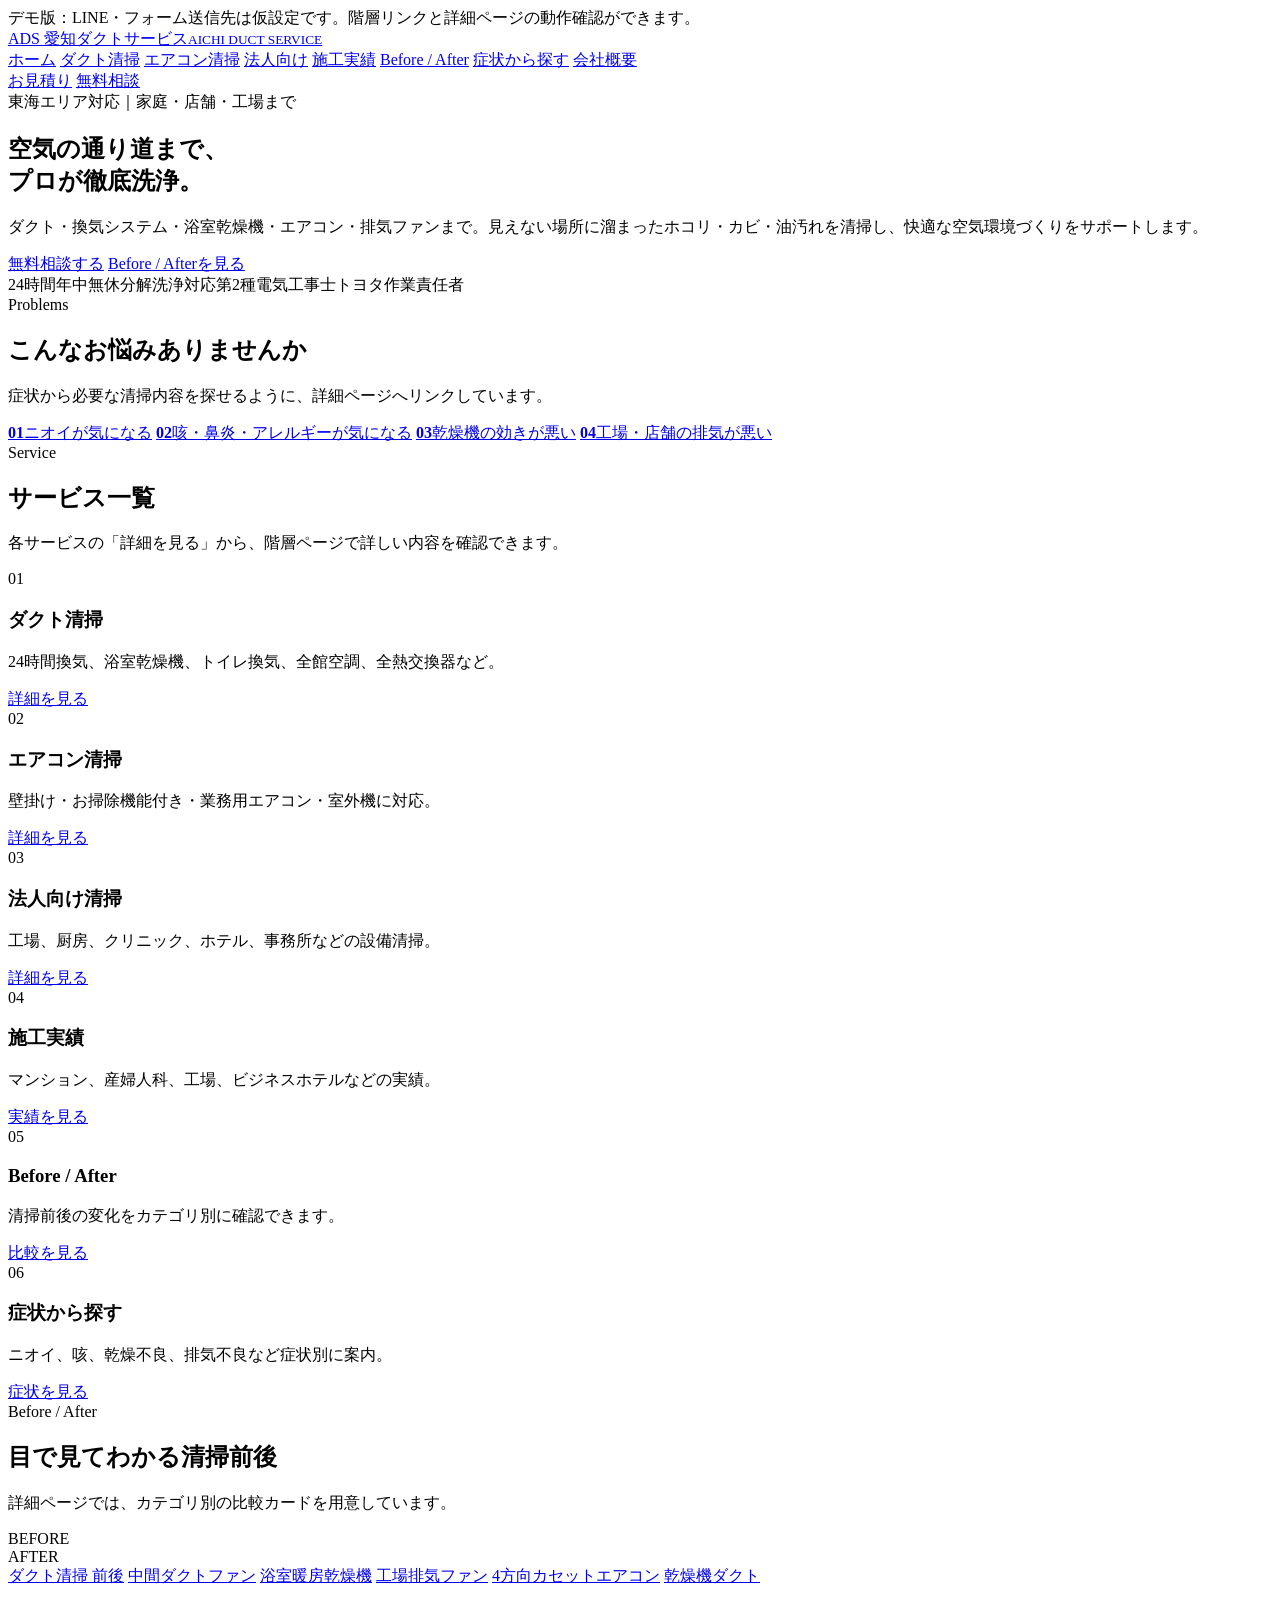
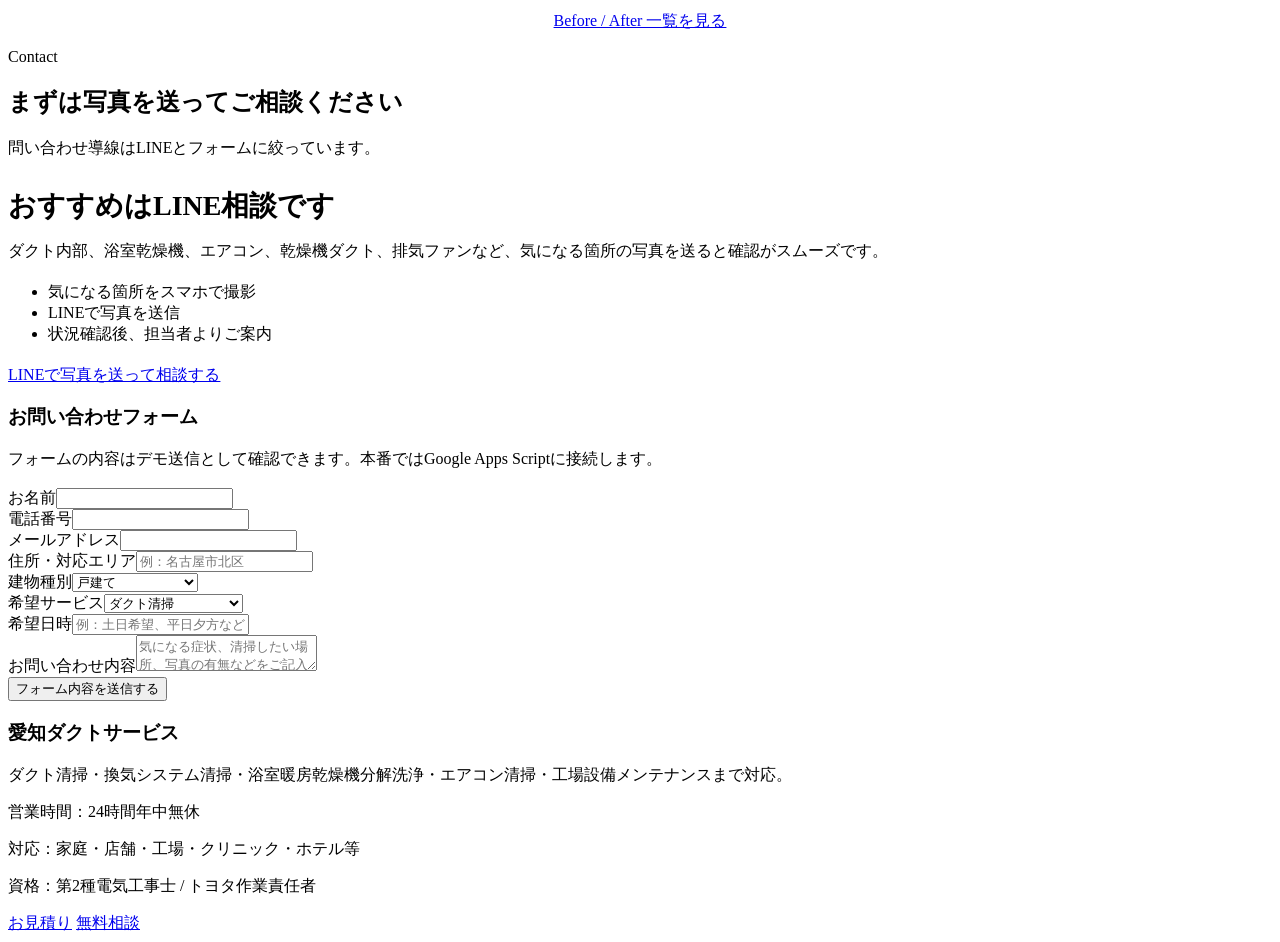
==== index.html @ 0fc90844 "Add files via upload" ====
<!DOCTYPE html>
<html lang="ja">
<head>
  <meta charset="UTF-8">
  <meta name="viewport" content="width=device-width,initial-scale=1.0">
  <title>愛知ダクトサービス | 東海エリアのダクト清掃・換気システム清掃</title>
  <meta name="description" content="愛知ダクトサービスのホームページ">
  <link rel="stylesheet" href="assets/style.css">
</head>
<body>

  <div class="demo-bar">デモ版：LINE・フォーム送信先は仮設定です。階層リンクと詳細ページの動作確認ができます。</div>
  <header class="header">
    <div class="container header-inner">
      <a class="logo" href="index.html">
        <span class="logo-mark">ADS</span>
        <span>愛知ダクトサービス<small>AICHI DUCT SERVICE</small></span>
      </a>
      <nav class="nav"><a class="active" href="index.html">ホーム</a>
<a class="" href="duct.html">ダクト清掃</a>
<a class="" href="aircon.html">エアコン清掃</a>
<a class="" href="corporate.html">法人向け</a>
<a class="" href="works.html">施工実績</a>
<a class="" href="before-after.html">Before / After</a>
<a class="" href="symptoms.html">症状から探す</a>
<a class="" href="company.html">会社概要</a></nav>
      <div class="header-actions">
        <a class="btn btn-outline" href="estimate.html">お見積り</a>
        <a class="btn btn-primary" href="contact.html">無料相談</a>
      </div>
    </div>
  </header>

  <main>
    <section class="hero">
      <div class="container hero-grid">
        <div>
          <div class="badge">東海エリア対応｜家庭・店舗・工場まで</div>
          <h1>空気の通り道まで、<br>プロが徹底洗浄。</h1>
          <p>ダクト・換気システム・浴室乾燥機・エアコン・排気ファンまで。見えない場所に溜まったホコリ・カビ・油汚れを清掃し、快適な空気環境づくりをサポートします。</p>
          <div class="hero-actions">
            <a class="btn btn-primary" href="contact.html">無料相談する</a>
            <a class="btn btn-outline" href="before-after.html">Before / Afterを見る</a>
          </div>
          <div class="trust">
            <span>24時間年中無休</span><span>分解洗浄対応</span><span>第2種電気工事士</span><span>トヨタ作業責任者</span>
          </div>
        </div>
        <div class="hero-visual"><div class="duct-illust"></div></div>
      </div>
    </section>

    <section class="light">
      <div class="container">
        <div class="section-title">
          <div class="eyebrow">Problems</div>
          <h2>こんなお悩みありませんか</h2>
          <p>症状から必要な清掃内容を探せるように、詳細ページへリンクしています。</p>
        </div>
        <div class="problem-list">
          <a class="problem" href="symptoms.html#smell"><strong>01</strong>ニオイが気になる</a>
          <a class="problem" href="symptoms.html#allergy"><strong>02</strong>咳・鼻炎・アレルギーが気になる</a>
          <a class="problem" href="symptoms.html#dry"><strong>03</strong>乾燥機の効きが悪い</a>
          <a class="problem" href="symptoms.html#factory"><strong>04</strong>工場・店舗の排気が悪い</a>
        </div>
      </div>
    </section>

    <section>
      <div class="container">
        <div class="section-title">
          <div class="eyebrow">Service</div>
          <h2>サービス一覧</h2>
          <p>各サービスの「詳細を見る」から、階層ページで詳しい内容を確認できます。</p>
        </div>
        <div class="grid-3">
          <article class="card"><div class="icon">01</div><h3>ダクト清掃</h3><p>24時間換気、浴室乾燥機、トイレ換気、全館空調、全熱交換器など。</p><a class="card-link" href="duct.html">詳細を見る</a></article>
          <article class="card"><div class="icon">02</div><h3>エアコン清掃</h3><p>壁掛け・お掃除機能付き・業務用エアコン・室外機に対応。</p><a class="card-link" href="aircon.html">詳細を見る</a></article>
          <article class="card"><div class="icon">03</div><h3>法人向け清掃</h3><p>工場、厨房、クリニック、ホテル、事務所などの設備清掃。</p><a class="card-link" href="corporate.html">詳細を見る</a></article>
          <article class="card"><div class="icon">04</div><h3>施工実績</h3><p>マンション、産婦人科、工場、ビジネスホテルなどの実績。</p><a class="card-link" href="works.html">実績を見る</a></article>
          <article class="card"><div class="icon">05</div><h3>Before / After</h3><p>清掃前後の変化をカテゴリ別に確認できます。</p><a class="card-link" href="before-after.html">比較を見る</a></article>
          <article class="card"><div class="icon">06</div><h3>症状から探す</h3><p>ニオイ、咳、乾燥不良、排気不良など症状別に案内。</p><a class="card-link" href="symptoms.html">症状を見る</a></article>
        </div>
      </div>
    </section>

    <section class="light">
      <div class="container">
        <div class="section-title">
          <div class="eyebrow">Before / After</div>
          <h2>目で見てわかる清掃前後</h2>
          <p>詳細ページでは、カテゴリ別の比較カードを用意しています。</p>
        </div>
        <div class="ba-large">
          <div class="ba-view"><div class="before">BEFORE</div><div class="after">AFTER</div></div>
        </div>
        <div class="ba-tabs">
          <a class="ba-tab active" href="before-after.html#duct">ダクト清掃 前後</a>
          <a class="ba-tab" href="before-after.html#fan">中間ダクトファン</a>
          <a class="ba-tab" href="before-after.html#bath">浴室暖房乾燥機</a>
          <a class="ba-tab" href="before-after.html#factory">工場排気ファン</a>
          <a class="ba-tab" href="before-after.html#aircon">4方向カセットエアコン</a>
          <a class="ba-tab" href="before-after.html#dryer">乾燥機ダクト</a>
        </div>
        <p style="text-align:center;margin-top:24px"><a class="btn btn-outline" href="before-after.html">Before / After 一覧を見る</a></p>
      </div>
    </section>
  </main>

  <section id="contact" class="contact">
    <div class="container">
      <div class="section-title">
        <div class="eyebrow">Contact</div>
        <h2>まずは写真を送ってご相談ください</h2>
        <p>問い合わせ導線はLINEとフォームに絞っています。</p>
      </div>
      <div class="contact-grid">
        <div class="contact-box">
          <h3 style="font-size:28px;margin-bottom:12px">おすすめはLINE相談です</h3>
          <p>ダクト内部、浴室乾燥機、エアコン、乾燥機ダクト、排気ファンなど、気になる箇所の写真を送ると確認がスムーズです。</p>
          <ul class="checks" style="margin:20px 0">
            <li>気になる箇所をスマホで撮影</li>
            <li>LINEで写真を送信</li>
            <li>状況確認後、担当者よりご案内</li>
          </ul>
          <a class="btn btn-line js-line-link" href="#">LINEで写真を送って相談する</a>
        </div>
        
      <div class="form">
        <h3>お問い合わせフォーム</h3>
        <p style="color:var(--muted);margin-bottom:18px">フォームの内容はデモ送信として確認できます。本番ではGoogle Apps Scriptに接続します。</p>
        <form id="contactForm">
          <div class="form-row">
            <div class="field"><label>お名前</label><input name="name" required></div>
            <div class="field"><label>電話番号</label><input name="tel" required></div>
            <div class="field"><label>メールアドレス</label><input type="email" name="email"></div>
            <div class="field"><label>住所・対応エリア</label><input name="area" placeholder="例：名古屋市北区"></div>
            <div class="field"><label>建物種別</label><select name="building"><option>戸建て</option><option>マンション</option><option>店舗</option><option>事務所</option><option>工場</option><option>クリニック・施設</option><option>その他</option></select></div>
            <div class="field"><label>希望サービス</label><select name="service"><option>ダクト清掃</option><option>浴室暖房乾燥機清掃</option><option>エアコン清掃</option><option>乾燥機ダクト清掃</option><option>工場・店舗設備清掃</option><option>太陽光パネル清掃</option><option>その他</option></select></div>
            <div class="field full"><label>希望日時</label><input name="preferredDate" placeholder="例：土日希望、平日夕方など"></div>
            <div class="field full"><label>お問い合わせ内容</label><textarea name="message" required placeholder="気になる症状、清掃したい場所、写真の有無などをご記入ください。"></textarea></div>
          </div>
          <button class="btn btn-dark" type="submit">フォーム内容を送信する</button>
          <div id="formStatus" class="status"></div>
        </form>
      </div>

      </div>
    </div>
  </section>

  <footer class="footer">
    <div class="container footer-grid">
      <div>
        <h3>愛知ダクトサービス</h3>
        <p>ダクト清掃・換気システム清掃・浴室暖房乾燥機分解洗浄・エアコン清掃・工場設備メンテナンスまで対応。</p>
      </div>
      <div>
        <p>営業時間：24時間年中無休</p>
        <p>対応：家庭・店舗・工場・クリニック・ホテル等</p>
        <p>資格：第2種電気工事士 / トヨタ作業責任者</p>
      </div>
    </div>
  </footer>
  <div class="fixed-cta">
    <a class="btn btn-dark" href="estimate.html">お見積り</a>
    <a class="btn btn-primary" href="contact.html">無料相談</a>
  </div>
  <script src="assets/main.js"></script>
</body>
</html>
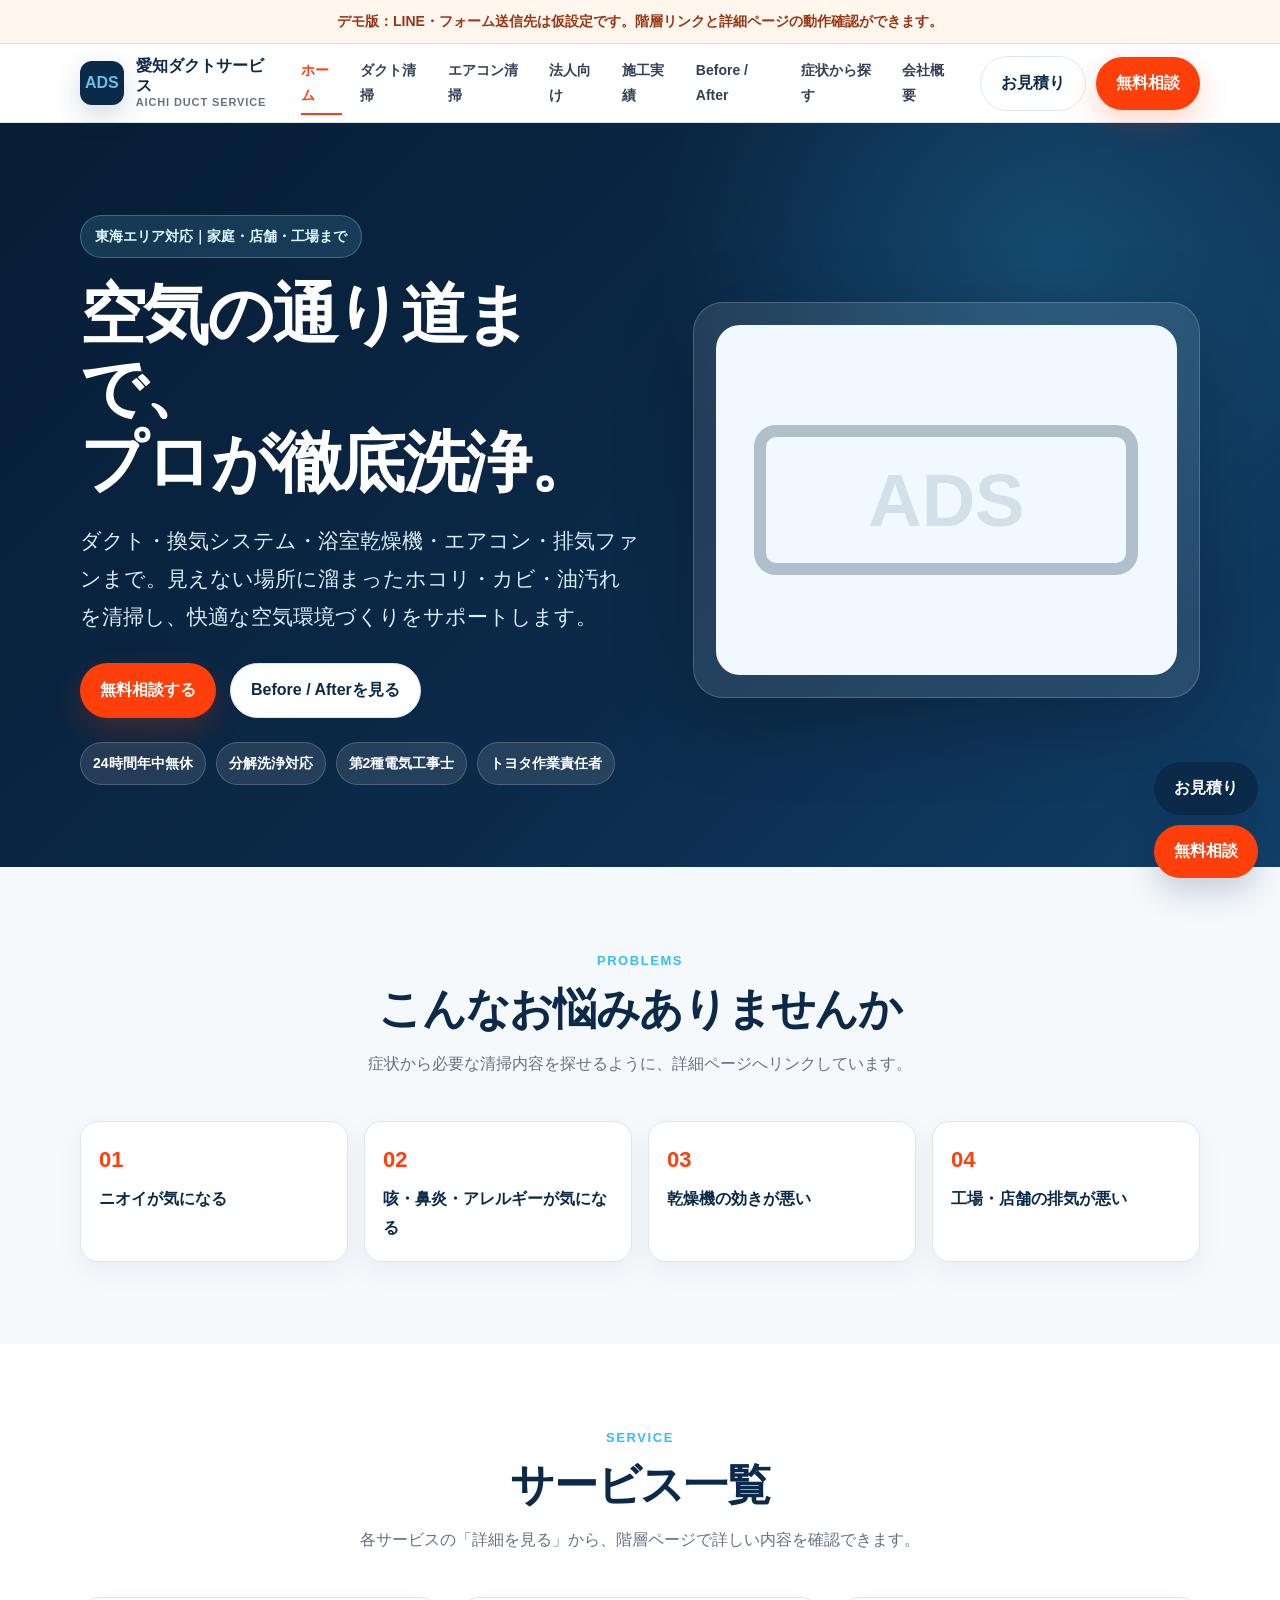
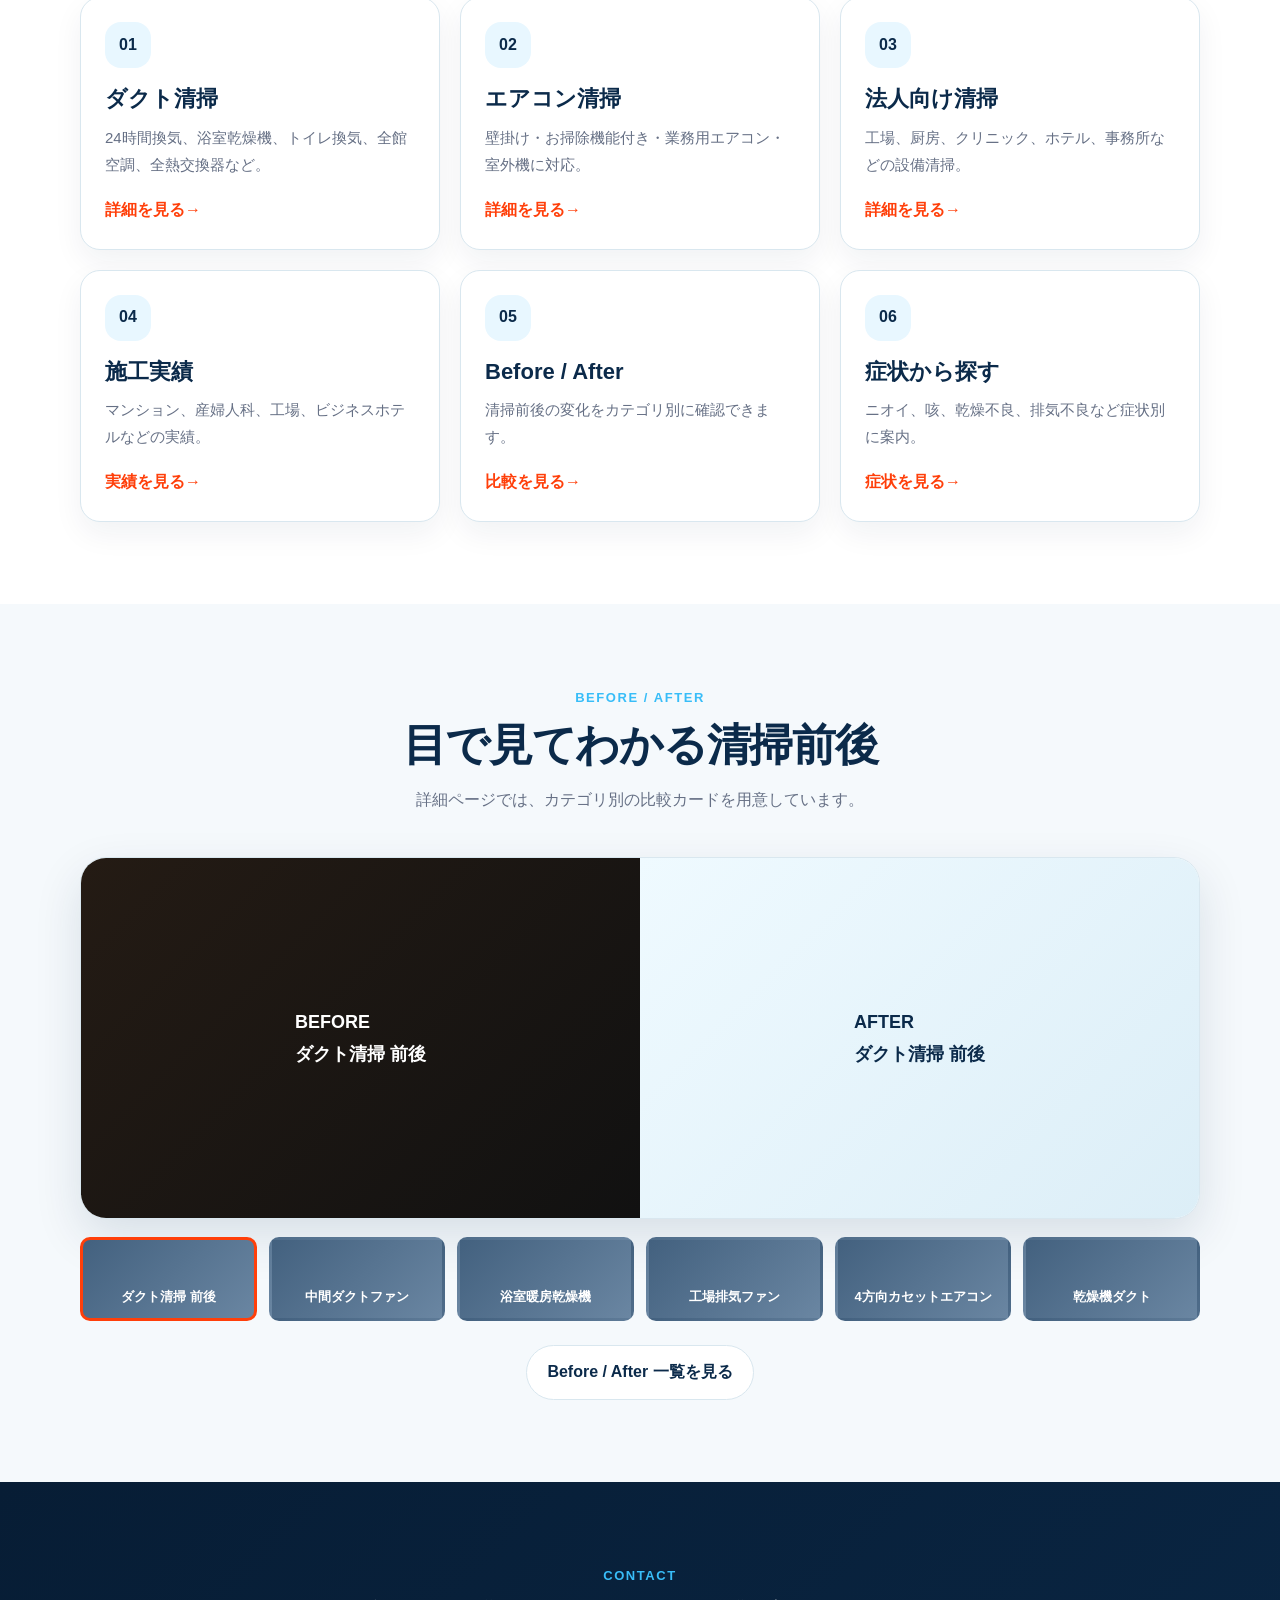
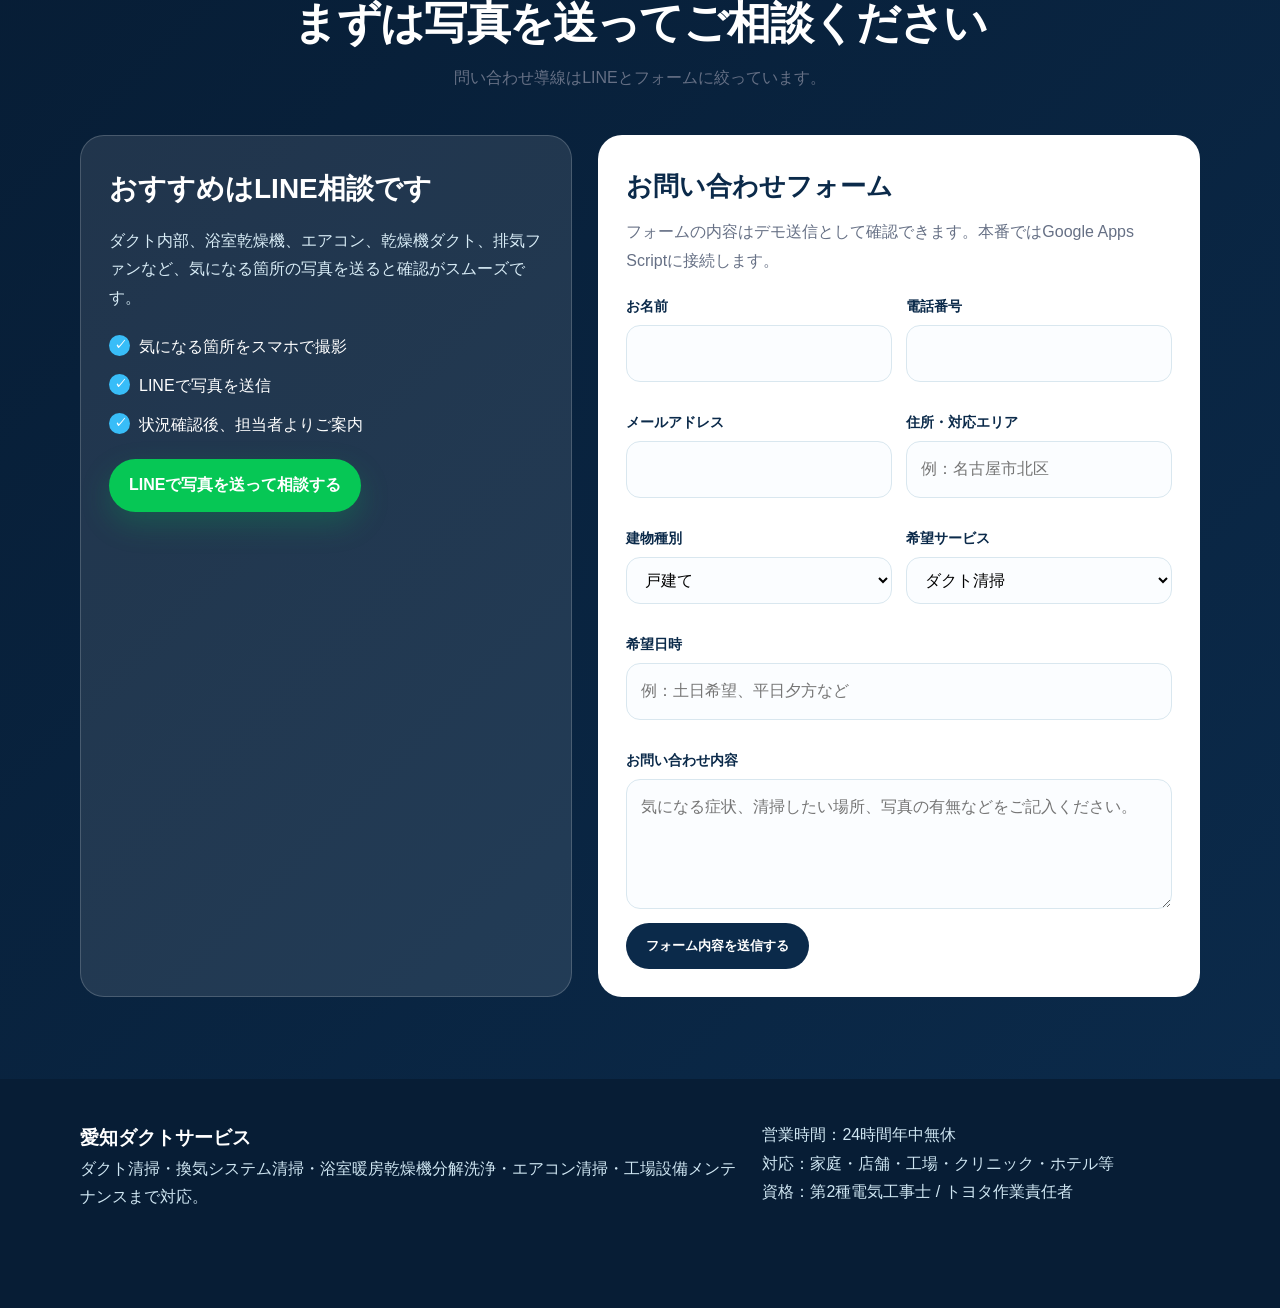
==== commit 0cebc77d: "Update index.html" ====
--- a/index.html
+++ b/index.html
@@ -91,17 +91,32 @@
           <h2>目で見てわかる清掃前後</h2>
           <p>詳細ページでは、カテゴリ別の比較カードを用意しています。</p>
         </div>
-        <div class="ba-large">
-          <div class="ba-view"><div class="before">BEFORE</div><div class="after">AFTER</div></div>
-        </div>
-        <div class="ba-tabs">
-          <a class="ba-tab active" href="before-after.html#duct">ダクト清掃 前後</a>
-          <a class="ba-tab" href="before-after.html#fan">中間ダクトファン</a>
-          <a class="ba-tab" href="before-after.html#bath">浴室暖房乾燥機</a>
-          <a class="ba-tab" href="before-after.html#factory">工場排気ファン</a>
-          <a class="ba-tab" href="before-after.html#aircon">4方向カセットエアコン</a>
-          <a class="ba-tab" href="before-after.html#dryer">乾燥機ダクト</a>
-        </div>
+       <div class="ba-large">
+  <div class="ba-view">
+    <div class="before" id="baBefore">
+      <div class="ba-image-placeholder">
+        <div class="ba-label">BEFORE</div>
+        <div class="ba-caption" id="baBeforeCaption">ダクト清掃 前後</div>
+      </div>
+    </div>
+
+    <div class="after" id="baAfter">
+      <div class="ba-image-placeholder ba-image-placeholder-after">
+        <div class="ba-label">AFTER</div>
+        <div class="ba-caption" id="baAfterCaption">ダクト清掃 前後</div>
+      </div>
+    </div>
+  </div>
+</div>
+
+<div class="ba-tabs">
+  <button class="ba-tab active" type="button" data-key="duct">ダクト清掃 前後</button>
+  <button class="ba-tab" type="button" data-key="fan">中間ダクトファン</button>
+  <button class="ba-tab" type="button" data-key="bath">浴室暖房乾燥機</button>
+  <button class="ba-tab" type="button" data-key="factory">工場排気ファン</button>
+  <button class="ba-tab" type="button" data-key="aircon">4方向カセットエアコン</button>
+  <button class="ba-tab" type="button" data-key="dryer">乾燥機ダクト</button>
+</div>
         <p style="text-align:center;margin-top:24px"><a class="btn btn-outline" href="before-after.html">Before / After 一覧を見る</a></p>
       </div>
     </section>
--- a/assets/style.css
+++ b/assets/style.css
@@ -0,0 +1,251 @@
+
+:root{
+  --navy:#0b2a4a;
+  --navy2:#113f68;
+  --blue:#38bdf8;
+  --cyan:#6abee5;
+  --orange:#ff3f0a;
+  --green:#06c755;
+  --light:#f5f9fc;
+  --white:#fff;
+  --text:#1f2937;
+  --muted:#667085;
+  --border:#d9e7ef;
+  --shadow:0 18px 48px rgba(11,42,74,.12);
+  --radius:20px;
+}
+*{box-sizing:border-box;margin:0;padding:0}
+html{scroll-behavior:smooth}
+body{
+  font-family:-apple-system,BlinkMacSystemFont,"Hiragino Sans","Yu Gothic","Meiryo",sans-serif;
+  color:var(--text);
+  background:#fff;
+  line-height:1.8;
+}
+a{text-decoration:none;color:inherit}
+img{max-width:100%;display:block}
+.container{width:min(1120px,calc(100% - 32px));margin:auto}
+.header{
+  position:sticky;top:0;z-index:50;background:rgba(255,255,255,.96);
+  backdrop-filter:blur(16px);border-bottom:1px solid var(--border)
+}
+.header-inner{height:78px;display:flex;align-items:center;justify-content:space-between;gap:22px}
+.logo{display:flex;align-items:center;gap:12px;color:var(--navy);font-weight:900;line-height:1.25}
+.logo-mark{width:44px;height:44px;border-radius:12px;background:var(--navy);color:var(--cyan);display:grid;place-items:center;box-shadow:0 10px 28px rgba(11,42,74,.18)}
+.logo small{display:block;font-size:11px;letter-spacing:.08em;color:var(--muted)}
+.nav{display:flex;gap:18px;align-items:center;font-size:14px;font-weight:800;color:#334155}
+.nav a{position:relative;padding:25px 0}
+.nav a.active,.nav a:hover{color:var(--orange)}
+.nav a.active:after,.nav a:hover:after{content:"";position:absolute;left:0;right:0;bottom:18px;height:2px;background:var(--orange)}
+.header-actions{display:flex;gap:10px;align-items:center}
+.btn{
+  display:inline-flex;align-items:center;justify-content:center;gap:8px;
+  min-height:46px;padding:12px 20px;border-radius:999px;border:0;font-weight:900;
+  cursor:pointer;transition:.18s ease;text-align:center;white-space:nowrap
+}
+.btn:hover{transform:translateY(-2px)}
+.btn-primary{background:var(--orange);color:#fff;box-shadow:0 12px 30px rgba(255,63,10,.22)}
+.btn-line{background:var(--green);color:#fff;box-shadow:0 12px 30px rgba(6,199,85,.22)}
+.btn-outline{background:#fff;color:var(--navy);border:1px solid var(--border)}
+.btn-dark{background:var(--navy);color:#fff}
+.hero{
+  background:
+   radial-gradient(circle at 82% 18%,rgba(56,189,248,.22),transparent 32%),
+   linear-gradient(135deg,#071d35 0%,#0b2a4a 58%,#113f68 100%);
+  color:#fff;padding:92px 0 82px;overflow:hidden
+}
+.hero-grid{display:grid;grid-template-columns:1.05fr .95fr;gap:52px;align-items:center}
+.badge{display:inline-flex;background:rgba(106,190,229,.16);border:1px solid rgba(106,190,229,.38);border-radius:999px;padding:8px 14px;color:#dff7ff;font-size:14px;font-weight:900;margin-bottom:20px}
+h1{font-size:clamp(38px,6vw,66px);line-height:1.12;letter-spacing:-.04em;margin-bottom:22px}
+.hero p{font-size:clamp(17px,2vw,21px);color:#d9edf7;margin-bottom:28px}
+.hero-actions{display:flex;gap:14px;flex-wrap:wrap}
+.trust{display:flex;gap:10px;flex-wrap:wrap;margin-top:24px}
+.trust span{background:rgba(255,255,255,.11);border:1px solid rgba(255,255,255,.18);border-radius:999px;padding:8px 12px;font-weight:900;font-size:14px}
+.hero-visual{background:rgba(255,255,255,.1);border:1px solid rgba(255,255,255,.18);border-radius:30px;padding:22px;box-shadow:0 24px 80px rgba(0,0,0,.22)}
+.duct-illust{min-height:350px;background:#eff9ff;border-radius:24px;display:grid;place-items:center;position:relative;overflow:hidden}
+.duct-illust:before{content:"";width:78%;height:126px;border:12px solid var(--navy);border-radius:22px;opacity:.28}
+.duct-illust:after{content:"ADS";position:absolute;font-size:74px;font-weight:900;color:rgba(11,42,74,.12)}
+section{padding:82px 0}
+.light{background:var(--light)}
+.section-title{text-align:center;margin-bottom:42px}
+.eyebrow{color:var(--blue);font-weight:900;letter-spacing:.12em;font-size:13px;text-transform:uppercase;margin-bottom:8px}
+h2{font-size:clamp(28px,4vw,44px);line-height:1.25;color:var(--navy);letter-spacing:-.03em}
+.section-title p{max-width:760px;margin:14px auto 0;color:var(--muted)}
+.grid-3{display:grid;grid-template-columns:repeat(3,1fr);gap:20px}
+.grid-2{display:grid;grid-template-columns:repeat(2,1fr);gap:22px}
+.card{background:#fff;border:1px solid var(--border);border-radius:var(--radius);padding:24px;box-shadow:0 12px 30px rgba(11,42,74,.06)}
+.card h3{font-size:22px;color:var(--navy);line-height:1.35;margin-bottom:10px}
+.card p{color:var(--muted);font-size:15px}
+.card-link{display:inline-flex;margin-top:18px;color:var(--orange);font-weight:900}
+.card-link:after{content:" →"}
+.icon{width:46px;height:46px;border-radius:16px;background:#e8f7ff;color:var(--navy);display:grid;place-items:center;font-weight:900;margin-bottom:16px}
+.problem-list{display:grid;grid-template-columns:repeat(4,1fr);gap:16px}
+.problem{background:#fff;border:1px solid var(--border);border-radius:18px;padding:18px;font-weight:900;color:var(--navy);box-shadow:0 10px 28px rgba(11,42,74,.05)}
+.problem strong{display:block;color:var(--orange);font-size:22px;margin-bottom:6px}
+.ba-large{background:#fff;border-radius:26px;border:1px solid var(--border);box-shadow:var(--shadow);overflow:hidden}
+.ba-view{display:grid;grid-template-columns:1fr 1fr;height:360px}
+.before,.after{display:grid;place-items:center;font-weight:900;font-size:18px}
+.before{background:linear-gradient(135deg,#241b14,#111);color:#fff}
+.after{background:linear-gradient(135deg,#effaff,#dceef7);color:var(--navy)}
+.ba-tabs{display:grid;grid-template-columns:repeat(6,1fr);gap:12px;margin-top:18px}
+.ba-tab{background:linear-gradient(135deg,#43617f,#6a86a2);color:#fff;border-radius:10px;min-height:84px;display:flex;align-items:flex-end;justify-content:center;padding:12px;text-align:center;font-weight:900;font-size:13px;border:3px solid transparent}
+.ba-tab.active{border-color:var(--orange)}
+.table{width:100%;border-collapse:collapse;background:#fff;border-radius:18px;overflow:hidden;box-shadow:0 12px 30px rgba(11,42,74,.06)}
+.table th,.table td{padding:16px 18px;border-bottom:1px solid var(--border);text-align:left}
+.table th{color:var(--navy)}
+.table td:last-child{text-align:right;font-weight:900;color:var(--navy)}
+.flow{display:grid;grid-template-columns:repeat(6,1fr);gap:14px}
+.flow-card{background:#fff;border:1px solid var(--border);border-radius:18px;padding:18px}
+.flow-card span{width:36px;height:36px;border-radius:50%;background:var(--navy);color:#fff;display:grid;place-items:center;font-weight:900;margin-bottom:10px}
+.flow-card h3{color:var(--navy);font-size:16px;line-height:1.4;margin-bottom:6px}
+.flow-card p{color:var(--muted);font-size:14px;line-height:1.65}
+.page-hero{background:linear-gradient(135deg,#071d35,#0b2a4a);color:#fff;padding:76px 0}
+.breadcrumb{font-size:14px;color:#d9edf7;margin-bottom:14px}
+.page-hero h1{font-size:clamp(34px,5vw,56px)}
+.page-hero p{max-width:780px;color:#d9edf7;font-size:18px}
+.detail-layout{display:grid;grid-template-columns:1fr 320px;gap:28px;align-items:start}
+.side-box{position:sticky;top:98px;background:#fff;border:1px solid var(--border);border-radius:20px;padding:20px;box-shadow:0 12px 30px rgba(11,42,74,.06)}
+.side-box h3{color:var(--navy);margin-bottom:12px}
+.side-box a{display:block;padding:10px 0;border-bottom:1px solid var(--border);font-weight:800;color:#334155}
+.side-box a:hover{color:var(--orange)}
+.content-block{background:#fff;border:1px solid var(--border);border-radius:22px;padding:28px;margin-bottom:22px;box-shadow:0 12px 30px rgba(11,42,74,.05)}
+.content-block h2{text-align:left;font-size:30px;margin-bottom:14px}
+.content-block h3{color:var(--navy);font-size:22px;margin:18px 0 8px}
+.checks{display:grid;gap:10px;margin-top:14px}
+.checks li{list-style:none;position:relative;padding-left:30px}
+.checks li:before{content:"✓";position:absolute;left:0;top:2px;width:21px;height:21px;border-radius:50%;background:var(--blue);color:#fff;display:grid;place-items:center;font-size:12px;font-weight:900}
+.contact{background:linear-gradient(135deg,#071d35,#0b2a4a);color:#fff}
+.contact h2{color:#fff}
+.contact-grid{display:grid;grid-template-columns:.9fr 1.1fr;gap:26px}
+.contact-box{background:rgba(255,255,255,.1);border:1px solid rgba(255,255,255,.18);border-radius:24px;padding:28px}
+.contact-box p{color:#d9edf7}
+.form{background:#fff;border-radius:24px;padding:28px;color:var(--text)}
+.form h3{color:var(--navy);font-size:26px;margin-bottom:8px}
+.form-row{display:grid;grid-template-columns:1fr 1fr;gap:14px}
+.field{display:grid;gap:6px;margin-bottom:14px}
+.field.full{grid-column:1/-1}
+label{font-weight:900;color:var(--navy);font-size:14px}
+input,select,textarea{width:100%;border:1px solid var(--border);border-radius:14px;padding:13px 14px;font:inherit;background:#fbfdff}
+textarea{min-height:130px;resize:vertical}
+.status{display:none;margin-top:12px;border-radius:14px;padding:12px;font-weight:900}
+.status.success{display:block;background:#ecfdf5;color:#047857;border:1px solid #a7f3d0}
+.footer{background:#071d35;color:#cfe6f2;padding:42px 0 96px}
+.footer-grid{display:grid;grid-template-columns:1.2fr .8fr;gap:26px}
+.footer h3{color:#fff}
+.fixed-cta{position:fixed;right:22px;bottom:22px;z-index:70;display:grid;gap:10px}
+.fixed-cta .btn{box-shadow:0 14px 32px rgba(11,42,74,.2)}
+.demo-bar{background:#fff7ed;color:#9a3412;border-bottom:1px solid #fed7aa;text-align:center;font-weight:900;font-size:14px;padding:9px}
+@media(max-width:1060px){
+  .nav{display:none}
+  .hero-grid,.detail-layout,.contact-grid,.footer-grid{grid-template-columns:1fr}
+  .problem-list,.grid-3,.grid-2{grid-template-columns:1fr 1fr}
+  .flow{grid-template-columns:repeat(3,1fr)}
+  .side-box{position:static}
+}
+@media(max-width:680px){
+ .header-inner {
+  height: 78px;
+  display: flex;
+  align-items: center;
+  justify-content: space-between;
+  gap: 16px;
+}
+
+.logo {
+  flex: 0 0 auto;
+}
+
+.nav {
+  flex: 1 1 auto;
+  min-width: 0;
+  display: flex;
+  justify-content: center;
+  align-items: center;
+  gap: 14px;
+  font-size: 13px;
+  font-weight: 800;
+  color: #334155;
+  white-space: nowrap;
+}
+
+.nav a {
+  position: relative;
+  display: inline-flex;
+  align-items: center;
+  white-space: nowrap;
+  word-break: keep-all;
+  line-height: 1.2;
+  padding: 25px 0;
+}
+
+.header-actions {
+  flex: 0 0 auto;
+  display: flex;
+  gap: 10px;
+  align-items: center;
+}
+
+.header-actions .btn {
+  min-height: 44px;
+  padding: 10px 16px;
+  font-size: 14px;
+}
+/* Before / After tab switch dummy image area */
+.ba-tab {
+  border: none;
+  cursor: pointer;
+  font: inherit;
+}
+
+.ba-view {
+  display: grid;
+  grid-template-columns: 1fr 1fr;
+  height: 420px;
+}
+
+.before,
+.after {
+  position: relative;
+  overflow: hidden;
+}
+
+.ba-image-placeholder {
+  width: 100%;
+  height: 100%;
+  display: flex;
+  flex-direction: column;
+  align-items: center;
+  justify-content: center;
+  background: linear-gradient(135deg, #2b2118, #0f0f0f);
+  color: #fff;
+  font-weight: 900;
+}
+
+.ba-image-placeholder-after {
+  background: linear-gradient(135deg, #eef8ff, #dcecf6);
+  color: #0b2a4a;
+}
+
+.ba-label {
+  font-size: 18px;
+  margin-bottom: 12px;
+}
+
+.ba-caption {
+  font-size: 22px;
+  text-align: center;
+  line-height: 1.4;
+  padding: 0 16px;
+}
+
+@media (max-width: 680px) {
+  .ba-view {
+    grid-template-columns: 1fr;
+    height: auto;
+  }
+
+  .before,
+  .after {
+    min-height: 220px;
+  }
+}
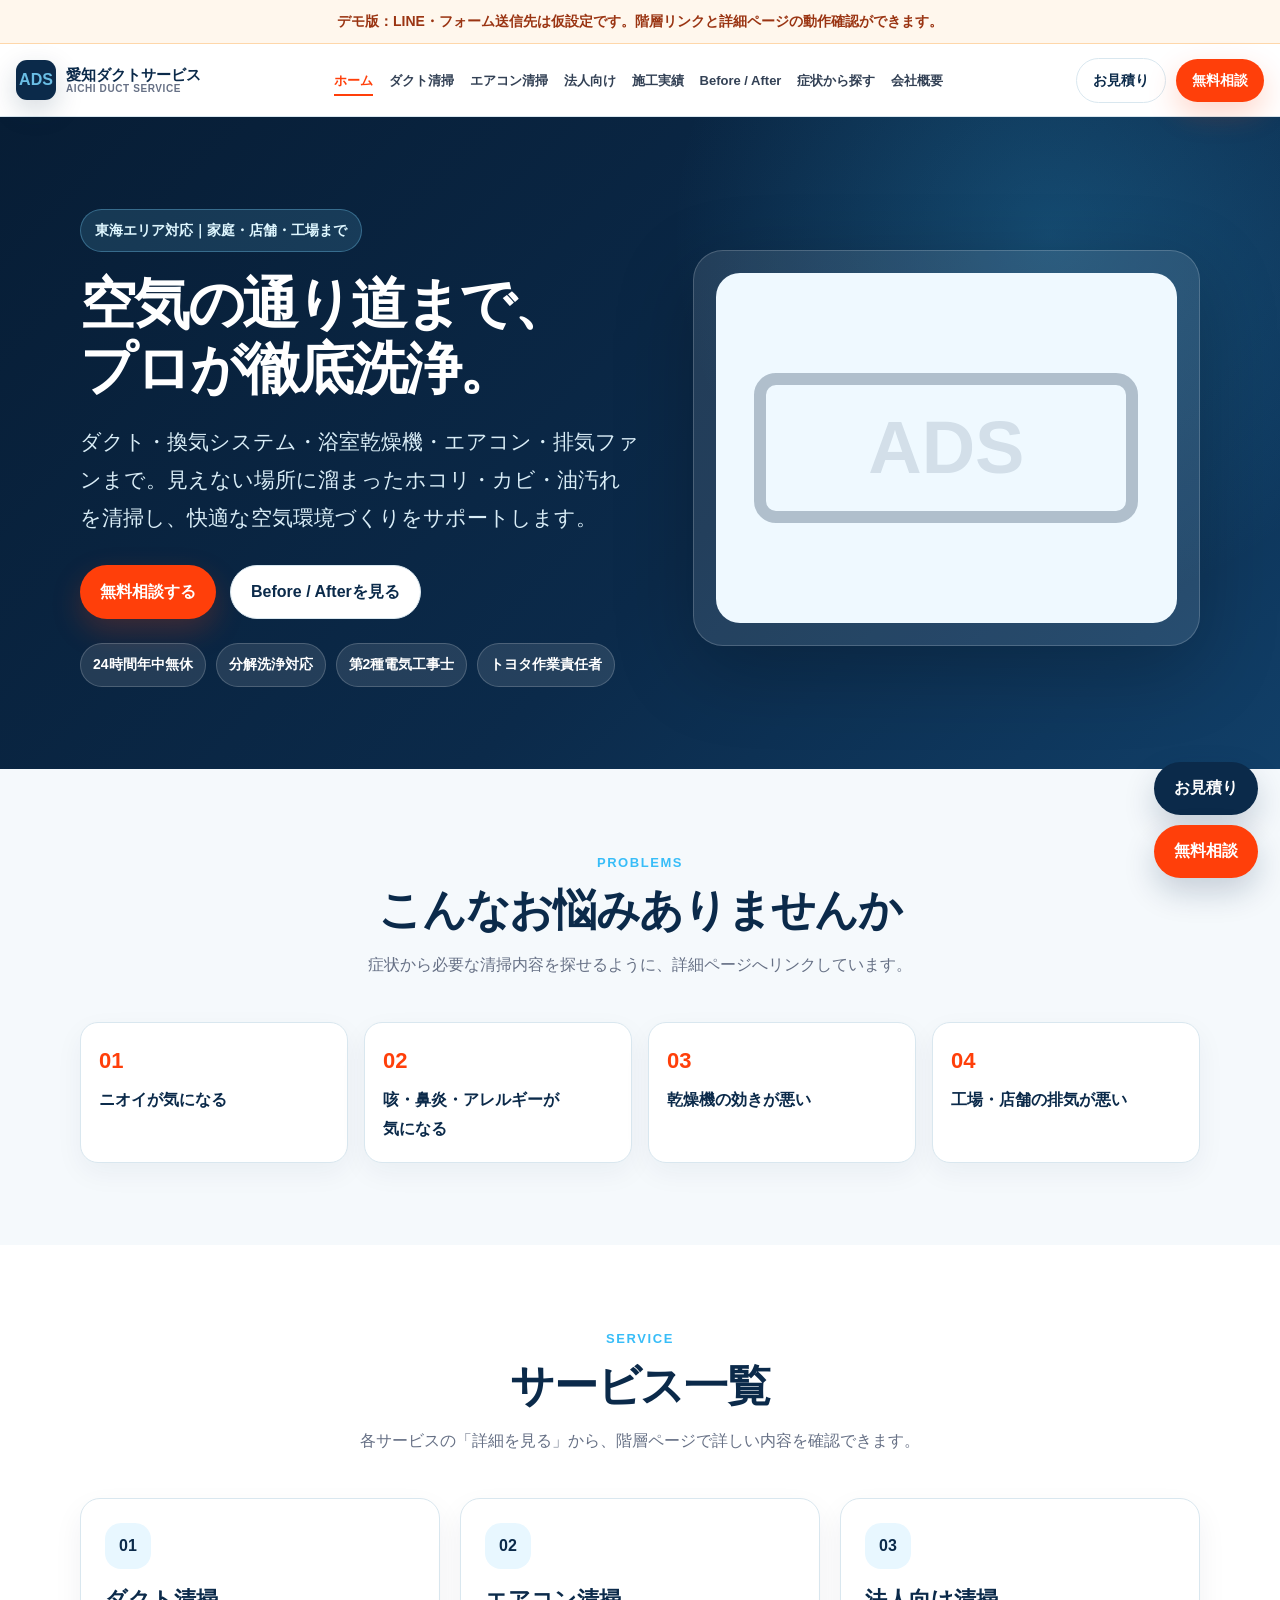
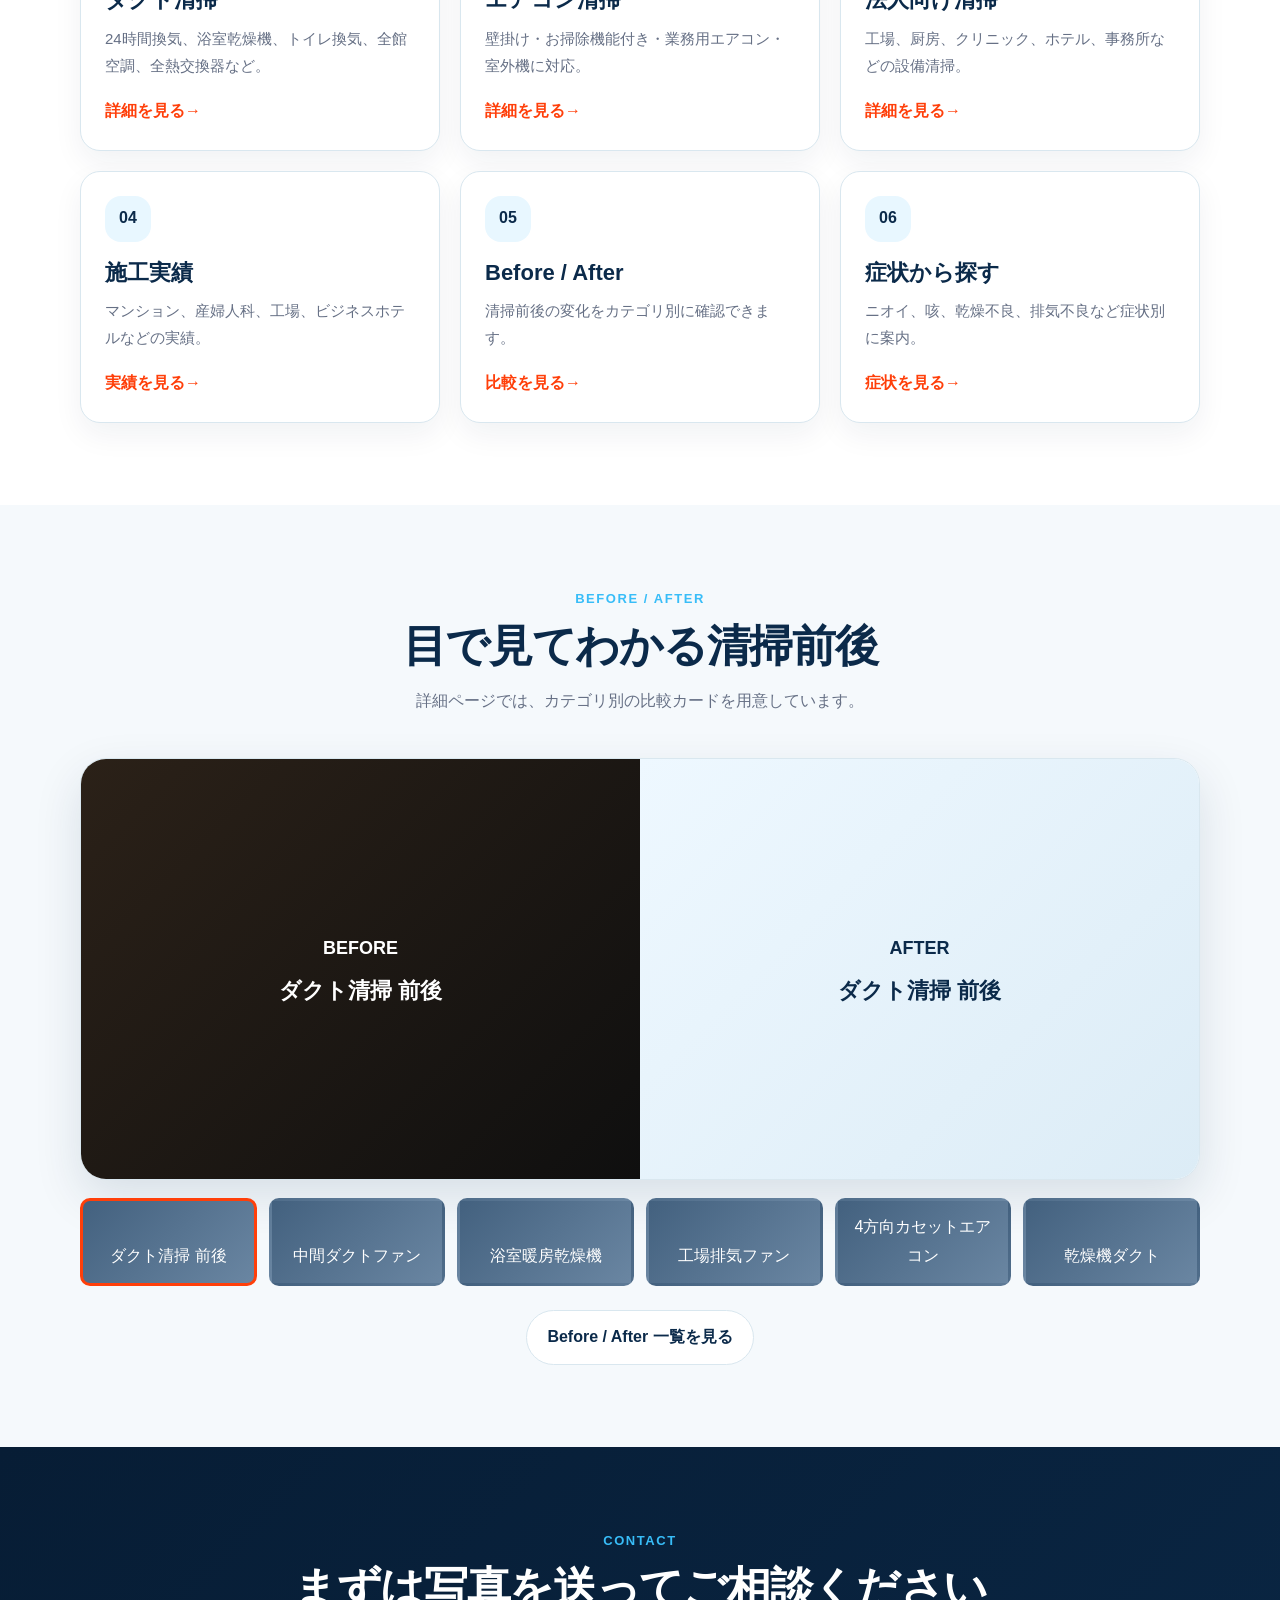
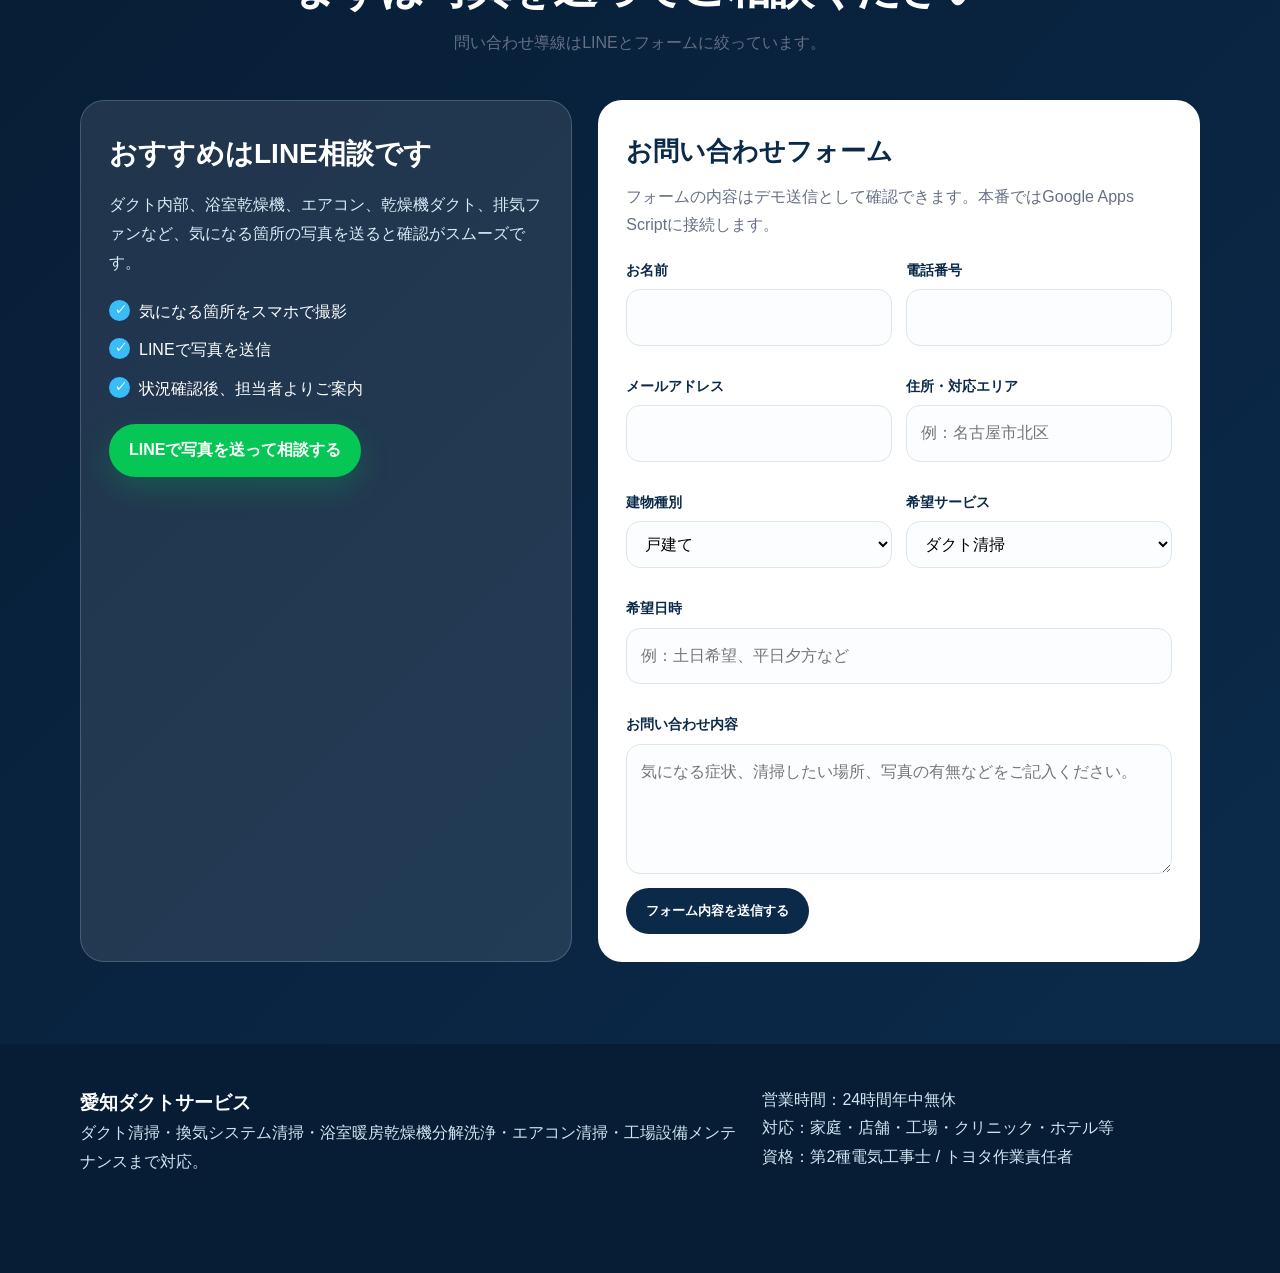
==== commit 5bf0959d: "Update index.html" ====
--- a/index.html
+++ b/index.html
@@ -59,7 +59,7 @@
         </div>
         <div class="problem-list">
           <a class="problem" href="symptoms.html#smell"><strong>01</strong>ニオイが気になる</a>
-          <a class="problem" href="symptoms.html#allergy"><strong>02</strong>咳・鼻炎・アレルギーが気になる</a>
+          <a class="problem" href="symptoms.html#allergy"><strong>02</strong>咳・鼻炎・アレルギーが<br>気になる</a>
           <a class="problem" href="symptoms.html#dry"><strong>03</strong>乾燥機の効きが悪い</a>
           <a class="problem" href="symptoms.html#factory"><strong>04</strong>工場・店舗の排気が悪い</a>
         </div>
--- a/assets/style.css
+++ b/assets/style.css
@@ -1,4 +1,3 @@
-
 :root{
   --navy:#0b2a4a;
   --navy2:#113f68;
@@ -14,6 +13,7 @@
   --shadow:0 18px 48px rgba(11,42,74,.12);
   --radius:20px;
 }
+
 *{box-sizing:border-box;margin:0;padding:0}
 html{scroll-behavior:smooth}
 body{
@@ -25,227 +25,821 @@
 a{text-decoration:none;color:inherit}
 img{max-width:100%;display:block}
 .container{width:min(1120px,calc(100% - 32px));margin:auto}
+
+.demo-bar{
+  background:#fff7ed;
+  color:#9a3412;
+  border-bottom:1px solid #fed7aa;
+  text-align:center;
+  font-weight:900;
+  font-size:14px;
+  padding:9px;
+}
+
 .header{
-  position:sticky;top:0;z-index:50;background:rgba(255,255,255,.96);
-  backdrop-filter:blur(16px);border-bottom:1px solid var(--border)
-}
-.header-inner{height:78px;display:flex;align-items:center;justify-content:space-between;gap:22px}
-.logo{display:flex;align-items:center;gap:12px;color:var(--navy);font-weight:900;line-height:1.25}
-.logo-mark{width:44px;height:44px;border-radius:12px;background:var(--navy);color:var(--cyan);display:grid;place-items:center;box-shadow:0 10px 28px rgba(11,42,74,.18)}
-.logo small{display:block;font-size:11px;letter-spacing:.08em;color:var(--muted)}
-.nav{display:flex;gap:18px;align-items:center;font-size:14px;font-weight:800;color:#334155}
-.nav a{position:relative;padding:25px 0}
-.nav a.active,.nav a:hover{color:var(--orange)}
-.nav a.active:after,.nav a:hover:after{content:"";position:absolute;left:0;right:0;bottom:18px;height:2px;background:var(--orange)}
-.header-actions{display:flex;gap:10px;align-items:center}
+  position:sticky;
+  top:0;
+  z-index:50;
+  background:rgba(255,255,255,.96);
+  backdrop-filter:blur(16px);
+  border-bottom:1px solid var(--border);
+}
+
+.header .container{
+  width:min(1360px,calc(100% - 32px));
+}
+
+.header-inner{
+  height:72px;
+  display:flex;
+  align-items:center;
+  justify-content:space-between;
+  gap:14px;
+}
+
+.logo{
+  flex:0 0 auto;
+  display:flex;
+  align-items:center;
+  gap:10px;
+  color:var(--navy);
+  font-weight:900;
+  line-height:1.15;
+  white-space:nowrap;
+}
+
+.logo-mark{
+  width:40px;
+  height:40px;
+  border-radius:11px;
+  background:var(--navy);
+  color:var(--cyan);
+  display:grid;
+  place-items:center;
+  box-shadow:0 10px 28px rgba(11,42,74,.18);
+}
+
+.logo span:not(.logo-mark){
+  display:block;
+  white-space:nowrap;
+  font-size:15px;
+  line-height:1.15;
+}
+
+.logo small{
+  display:block;
+  white-space:nowrap;
+  font-size:10px;
+  letter-spacing:.06em;
+  color:var(--muted);
+}
+
+.nav{
+  flex:1 1 auto;
+  min-width:0;
+  display:flex;
+  justify-content:center;
+  align-items:center;
+  gap:16px;
+  font-size:13px;
+  font-weight:800;
+  color:#334155;
+  white-space:nowrap;
+}
+
+.nav a{
+  position:relative;
+  display:inline-flex;
+  align-items:center;
+  white-space:nowrap;
+  word-break:keep-all;
+  line-height:1;
+  padding:26px 0;
+}
+
+.nav a.active,
+.nav a:hover{
+  color:var(--orange);
+}
+
+.nav a.active:after,
+.nav a:hover:after{
+  content:"";
+  position:absolute;
+  left:0;
+  right:0;
+  bottom:17px;
+  height:2px;
+  background:var(--orange);
+}
+
+.header-actions{
+  flex:0 0 auto;
+  display:flex;
+  align-items:center;
+  gap:10px;
+}
+
+.header-actions .btn{
+  min-height:42px;
+  padding:9px 16px;
+  font-size:14px;
+}
+
 .btn{
-  display:inline-flex;align-items:center;justify-content:center;gap:8px;
-  min-height:46px;padding:12px 20px;border-radius:999px;border:0;font-weight:900;
-  cursor:pointer;transition:.18s ease;text-align:center;white-space:nowrap
-}
+  display:inline-flex;
+  align-items:center;
+  justify-content:center;
+  gap:8px;
+  min-height:46px;
+  padding:12px 20px;
+  border-radius:999px;
+  border:0;
+  font-weight:900;
+  cursor:pointer;
+  transition:.18s ease;
+  text-align:center;
+  white-space:nowrap;
+}
+
 .btn:hover{transform:translateY(-2px)}
 .btn-primary{background:var(--orange);color:#fff;box-shadow:0 12px 30px rgba(255,63,10,.22)}
 .btn-line{background:var(--green);color:#fff;box-shadow:0 12px 30px rgba(6,199,85,.22)}
 .btn-outline{background:#fff;color:var(--navy);border:1px solid var(--border)}
 .btn-dark{background:var(--navy);color:#fff}
+
 .hero{
   background:
-   radial-gradient(circle at 82% 18%,rgba(56,189,248,.22),transparent 32%),
-   linear-gradient(135deg,#071d35 0%,#0b2a4a 58%,#113f68 100%);
-  color:#fff;padding:92px 0 82px;overflow:hidden
-}
-.hero-grid{display:grid;grid-template-columns:1.05fr .95fr;gap:52px;align-items:center}
-.badge{display:inline-flex;background:rgba(106,190,229,.16);border:1px solid rgba(106,190,229,.38);border-radius:999px;padding:8px 14px;color:#dff7ff;font-size:14px;font-weight:900;margin-bottom:20px}
-h1{font-size:clamp(38px,6vw,66px);line-height:1.12;letter-spacing:-.04em;margin-bottom:22px}
-.hero p{font-size:clamp(17px,2vw,21px);color:#d9edf7;margin-bottom:28px}
-.hero-actions{display:flex;gap:14px;flex-wrap:wrap}
-.trust{display:flex;gap:10px;flex-wrap:wrap;margin-top:24px}
-.trust span{background:rgba(255,255,255,.11);border:1px solid rgba(255,255,255,.18);border-radius:999px;padding:8px 12px;font-weight:900;font-size:14px}
-.hero-visual{background:rgba(255,255,255,.1);border:1px solid rgba(255,255,255,.18);border-radius:30px;padding:22px;box-shadow:0 24px 80px rgba(0,0,0,.22)}
-.duct-illust{min-height:350px;background:#eff9ff;border-radius:24px;display:grid;place-items:center;position:relative;overflow:hidden}
-.duct-illust:before{content:"";width:78%;height:126px;border:12px solid var(--navy);border-radius:22px;opacity:.28}
-.duct-illust:after{content:"ADS";position:absolute;font-size:74px;font-weight:900;color:rgba(11,42,74,.12)}
+    radial-gradient(circle at 82% 18%,rgba(56,189,248,.22),transparent 32%),
+    linear-gradient(135deg,#071d35 0%,#0b2a4a 58%,#113f68 100%);
+  color:#fff;
+  padding:92px 0 82px;
+  overflow:hidden;
+}
+
+.hero-grid{
+  display:grid;
+  grid-template-columns:1.05fr .95fr;
+  gap:52px;
+  align-items:center;
+}
+
+.badge{
+  display:inline-flex;
+  background:rgba(106,190,229,.16);
+  border:1px solid rgba(106,190,229,.38);
+  border-radius:999px;
+  padding:8px 14px;
+  color:#dff7ff;
+  font-size:14px;
+  font-weight:900;
+  margin-bottom:20px;
+}
+
+h1{
+  font-size:clamp(34px,5vw,56px);
+  line-height:1.15;
+  letter-spacing:-.04em;
+  margin-bottom:22px;
+}
+
+.hero p{
+  font-size:clamp(17px,2vw,21px);
+  color:#d9edf7;
+  margin-bottom:28px;
+}
+
+.hero-actions{
+  display:flex;
+  gap:14px;
+  flex-wrap:wrap;
+}
+
+.trust{
+  display:flex;
+  gap:10px;
+  flex-wrap:wrap;
+  margin-top:24px;
+}
+
+.trust span{
+  background:rgba(255,255,255,.11);
+  border:1px solid rgba(255,255,255,.18);
+  border-radius:999px;
+  padding:8px 12px;
+  font-weight:900;
+  font-size:14px;
+}
+
+.hero-visual{
+  background:rgba(255,255,255,.1);
+  border:1px solid rgba(255,255,255,.18);
+  border-radius:30px;
+  padding:22px;
+  box-shadow:0 24px 80px rgba(0,0,0,.22);
+}
+
+.duct-illust{
+  min-height:350px;
+  background:#eff9ff;
+  border-radius:24px;
+  display:grid;
+  place-items:center;
+  position:relative;
+  overflow:hidden;
+}
+
+.duct-illust:before{
+  content:"";
+  width:78%;
+  height:126px;
+  border:12px solid var(--navy);
+  border-radius:22px;
+  opacity:.28;
+}
+
+.duct-illust:after{
+  content:"ADS";
+  position:absolute;
+  font-size:74px;
+  font-weight:900;
+  color:rgba(11,42,74,.12);
+}
+
 section{padding:82px 0}
 .light{background:var(--light)}
 .section-title{text-align:center;margin-bottom:42px}
-.eyebrow{color:var(--blue);font-weight:900;letter-spacing:.12em;font-size:13px;text-transform:uppercase;margin-bottom:8px}
-h2{font-size:clamp(28px,4vw,44px);line-height:1.25;color:var(--navy);letter-spacing:-.03em}
-.section-title p{max-width:760px;margin:14px auto 0;color:var(--muted)}
-.grid-3{display:grid;grid-template-columns:repeat(3,1fr);gap:20px}
-.grid-2{display:grid;grid-template-columns:repeat(2,1fr);gap:22px}
-.card{background:#fff;border:1px solid var(--border);border-radius:var(--radius);padding:24px;box-shadow:0 12px 30px rgba(11,42,74,.06)}
-.card h3{font-size:22px;color:var(--navy);line-height:1.35;margin-bottom:10px}
-.card p{color:var(--muted);font-size:15px}
-.card-link{display:inline-flex;margin-top:18px;color:var(--orange);font-weight:900}
+.eyebrow{
+  color:var(--blue);
+  font-weight:900;
+  letter-spacing:.12em;
+  font-size:13px;
+  text-transform:uppercase;
+  margin-bottom:8px;
+}
+
+h2{
+  font-size:clamp(28px,4vw,44px);
+  line-height:1.25;
+  color:var(--navy);
+  letter-spacing:-.03em;
+}
+
+.section-title p{
+  max-width:760px;
+  margin:14px auto 0;
+  color:var(--muted);
+}
+
+.grid-3{
+  display:grid;
+  grid-template-columns:repeat(3,1fr);
+  gap:20px;
+}
+
+.grid-2{
+  display:grid;
+  grid-template-columns:repeat(2,1fr);
+  gap:22px;
+}
+
+.card{
+  background:#fff;
+  border:1px solid var(--border);
+  border-radius:var(--radius);
+  padding:24px;
+  box-shadow:0 12px 30px rgba(11,42,74,.06);
+}
+
+.card h3{
+  font-size:22px;
+  color:var(--navy);
+  line-height:1.35;
+  margin-bottom:10px;
+}
+
+.card p{
+  color:var(--muted);
+  font-size:15px;
+}
+
+.card-link{
+  display:inline-flex;
+  margin-top:18px;
+  color:var(--orange);
+  font-weight:900;
+}
+
 .card-link:after{content:" →"}
-.icon{width:46px;height:46px;border-radius:16px;background:#e8f7ff;color:var(--navy);display:grid;place-items:center;font-weight:900;margin-bottom:16px}
-.problem-list{display:grid;grid-template-columns:repeat(4,1fr);gap:16px}
-.problem{background:#fff;border:1px solid var(--border);border-radius:18px;padding:18px;font-weight:900;color:var(--navy);box-shadow:0 10px 28px rgba(11,42,74,.05)}
-.problem strong{display:block;color:var(--orange);font-size:22px;margin-bottom:6px}
-.ba-large{background:#fff;border-radius:26px;border:1px solid var(--border);box-shadow:var(--shadow);overflow:hidden}
-.ba-view{display:grid;grid-template-columns:1fr 1fr;height:360px}
-.before,.after{display:grid;place-items:center;font-weight:900;font-size:18px}
-.before{background:linear-gradient(135deg,#241b14,#111);color:#fff}
-.after{background:linear-gradient(135deg,#effaff,#dceef7);color:var(--navy)}
-.ba-tabs{display:grid;grid-template-columns:repeat(6,1fr);gap:12px;margin-top:18px}
-.ba-tab{background:linear-gradient(135deg,#43617f,#6a86a2);color:#fff;border-radius:10px;min-height:84px;display:flex;align-items:flex-end;justify-content:center;padding:12px;text-align:center;font-weight:900;font-size:13px;border:3px solid transparent}
-.ba-tab.active{border-color:var(--orange)}
-.table{width:100%;border-collapse:collapse;background:#fff;border-radius:18px;overflow:hidden;box-shadow:0 12px 30px rgba(11,42,74,.06)}
-.table th,.table td{padding:16px 18px;border-bottom:1px solid var(--border);text-align:left}
+
+.icon{
+  width:46px;
+  height:46px;
+  border-radius:16px;
+  background:#e8f7ff;
+  color:var(--navy);
+  display:grid;
+  place-items:center;
+  font-weight:900;
+  margin-bottom:16px;
+}
+
+.problem-list{
+  display:grid;
+  grid-template-columns:repeat(4,1fr);
+  gap:16px;
+}
+
+.problem{
+  background:#fff;
+  border:1px solid var(--border);
+  border-radius:18px;
+  padding:18px;
+  font-weight:900;
+  color:var(--navy);
+  box-shadow:0 10px 28px rgba(11,42,74,.05);
+}
+
+.problem strong{
+  display:block;
+  color:var(--orange);
+  font-size:22px;
+  margin-bottom:6px;
+}
+
+.ba-large{
+  background:#fff;
+  border-radius:26px;
+  border:1px solid var(--border);
+  box-shadow:var(--shadow);
+  overflow:hidden;
+}
+
+.ba-view{
+  display:grid;
+  grid-template-columns:1fr 1fr;
+  height:420px;
+}
+
+.before,
+.after{
+  position:relative;
+  overflow:hidden;
+  display:grid;
+  place-items:center;
+  font-weight:900;
+  font-size:18px;
+}
+
+.before{
+  background:linear-gradient(135deg,#241b14,#111);
+  color:#fff;
+}
+
+.after{
+  background:linear-gradient(135deg,#effaff,#dceef7);
+  color:var(--navy);
+}
+
+.ba-tabs{
+  display:grid;
+  grid-template-columns:repeat(6,1fr);
+  gap:12px;
+  margin-top:18px;
+}
+
+.ba-tab{
+  background:linear-gradient(135deg,#43617f,#6a86a2);
+  color:#fff;
+  border-radius:10px;
+  min-height:84px;
+  display:flex;
+  align-items:flex-end;
+  justify-content:center;
+  padding:12px;
+  text-align:center;
+  font-weight:900;
+  font-size:13px;
+  border:3px solid transparent;
+  cursor:pointer;
+  font:inherit;
+}
+
+.ba-tab.active{
+  border-color:var(--orange);
+}
+
+.ba-image-placeholder{
+  width:100%;
+  height:100%;
+  display:flex;
+  flex-direction:column;
+  align-items:center;
+  justify-content:center;
+  background:linear-gradient(135deg,#2b2118,#0f0f0f);
+  color:#fff;
+  font-weight:900;
+}
+
+.ba-image-placeholder-after{
+  background:linear-gradient(135deg,#eef8ff,#dcecf6);
+  color:#0b2a4a;
+}
+
+.ba-label{
+  font-size:18px;
+  margin-bottom:12px;
+}
+
+.ba-caption{
+  font-size:22px;
+  text-align:center;
+  line-height:1.4;
+  padding:0 16px;
+}
+
+.table{
+  width:100%;
+  border-collapse:collapse;
+  background:#fff;
+  border-radius:18px;
+  overflow:hidden;
+  box-shadow:0 12px 30px rgba(11,42,74,.06);
+}
+
+.table th,
+.table td{
+  padding:16px 18px;
+  border-bottom:1px solid var(--border);
+  text-align:left;
+}
+
 .table th{color:var(--navy)}
-.table td:last-child{text-align:right;font-weight:900;color:var(--navy)}
-.flow{display:grid;grid-template-columns:repeat(6,1fr);gap:14px}
-.flow-card{background:#fff;border:1px solid var(--border);border-radius:18px;padding:18px}
-.flow-card span{width:36px;height:36px;border-radius:50%;background:var(--navy);color:#fff;display:grid;place-items:center;font-weight:900;margin-bottom:10px}
-.flow-card h3{color:var(--navy);font-size:16px;line-height:1.4;margin-bottom:6px}
-.flow-card p{color:var(--muted);font-size:14px;line-height:1.65}
-.page-hero{background:linear-gradient(135deg,#071d35,#0b2a4a);color:#fff;padding:76px 0}
-.breadcrumb{font-size:14px;color:#d9edf7;margin-bottom:14px}
-.page-hero h1{font-size:clamp(34px,5vw,56px)}
-.page-hero p{max-width:780px;color:#d9edf7;font-size:18px}
-.detail-layout{display:grid;grid-template-columns:1fr 320px;gap:28px;align-items:start}
-.side-box{position:sticky;top:98px;background:#fff;border:1px solid var(--border);border-radius:20px;padding:20px;box-shadow:0 12px 30px rgba(11,42,74,.06)}
-.side-box h3{color:var(--navy);margin-bottom:12px}
-.side-box a{display:block;padding:10px 0;border-bottom:1px solid var(--border);font-weight:800;color:#334155}
+.table td:last-child{
+  text-align:right;
+  font-weight:900;
+  color:var(--navy);
+}
+
+.flow{
+  display:grid;
+  grid-template-columns:repeat(6,1fr);
+  gap:14px;
+}
+
+.flow-card{
+  background:#fff;
+  border:1px solid var(--border);
+  border-radius:18px;
+  padding:18px;
+}
+
+.flow-card span{
+  width:36px;
+  height:36px;
+  border-radius:50%;
+  background:var(--navy);
+  color:#fff;
+  display:grid;
+  place-items:center;
+  font-weight:900;
+  margin-bottom:10px;
+}
+
+.flow-card h3{
+  color:var(--navy);
+  font-size:16px;
+  line-height:1.4;
+  margin-bottom:6px;
+}
+
+.flow-card p{
+  color:var(--muted);
+  font-size:14px;
+  line-height:1.65;
+}
+
+.page-hero{
+  background:linear-gradient(135deg,#071d35,#0b2a4a);
+  color:#fff;
+  padding:76px 0;
+}
+
+.breadcrumb{
+  font-size:14px;
+  color:#d9edf7;
+  margin-bottom:14px;
+}
+
+.page-hero h1{
+  font-size:clamp(34px,5vw,56px);
+}
+
+.page-hero p{
+  max-width:780px;
+  color:#d9edf7;
+  font-size:18px;
+}
+
+.detail-layout{
+  display:grid;
+  grid-template-columns:1fr 320px;
+  gap:28px;
+  align-items:start;
+}
+
+.side-box{
+  position:sticky;
+  top:98px;
+  background:#fff;
+  border:1px solid var(--border);
+  border-radius:20px;
+  padding:20px;
+  box-shadow:0 12px 30px rgba(11,42,74,.06);
+}
+
+.side-box h3{
+  color:var(--navy);
+  margin-bottom:12px;
+}
+
+.side-box a{
+  display:block;
+  padding:10px 0;
+  border-bottom:1px solid var(--border);
+  font-weight:800;
+  color:#334155;
+}
+
 .side-box a:hover{color:var(--orange)}
-.content-block{background:#fff;border:1px solid var(--border);border-radius:22px;padding:28px;margin-bottom:22px;box-shadow:0 12px 30px rgba(11,42,74,.05)}
-.content-block h2{text-align:left;font-size:30px;margin-bottom:14px}
-.content-block h3{color:var(--navy);font-size:22px;margin:18px 0 8px}
-.checks{display:grid;gap:10px;margin-top:14px}
-.checks li{list-style:none;position:relative;padding-left:30px}
-.checks li:before{content:"✓";position:absolute;left:0;top:2px;width:21px;height:21px;border-radius:50%;background:var(--blue);color:#fff;display:grid;place-items:center;font-size:12px;font-weight:900}
-.contact{background:linear-gradient(135deg,#071d35,#0b2a4a);color:#fff}
+
+.content-block{
+  background:#fff;
+  border:1px solid var(--border);
+  border-radius:22px;
+  padding:28px;
+  margin-bottom:22px;
+  box-shadow:0 12px 30px rgba(11,42,74,.05);
+}
+
+.content-block h2{
+  text-align:left;
+  font-size:30px;
+  margin-bottom:14px;
+}
+
+.content-block h3{
+  color:var(--navy);
+  font-size:22px;
+  margin:18px 0 8px;
+}
+
+.checks{
+  display:grid;
+  gap:10px;
+  margin-top:14px;
+}
+
+.checks li{
+  list-style:none;
+  position:relative;
+  padding-left:30px;
+}
+
+.checks li:before{
+  content:"✓";
+  position:absolute;
+  left:0;
+  top:2px;
+  width:21px;
+  height:21px;
+  border-radius:50%;
+  background:var(--blue);
+  color:#fff;
+  display:grid;
+  place-items:center;
+  font-size:12px;
+  font-weight:900;
+}
+
+.contact{
+  background:linear-gradient(135deg,#071d35,#0b2a4a);
+  color:#fff;
+}
+
 .contact h2{color:#fff}
-.contact-grid{display:grid;grid-template-columns:.9fr 1.1fr;gap:26px}
-.contact-box{background:rgba(255,255,255,.1);border:1px solid rgba(255,255,255,.18);border-radius:24px;padding:28px}
+
+.contact-grid{
+  display:grid;
+  grid-template-columns:.9fr 1.1fr;
+  gap:26px;
+}
+
+.contact-box{
+  background:rgba(255,255,255,.1);
+  border:1px solid rgba(255,255,255,.18);
+  border-radius:24px;
+  padding:28px;
+}
+
 .contact-box p{color:#d9edf7}
-.form{background:#fff;border-radius:24px;padding:28px;color:var(--text)}
-.form h3{color:var(--navy);font-size:26px;margin-bottom:8px}
-.form-row{display:grid;grid-template-columns:1fr 1fr;gap:14px}
-.field{display:grid;gap:6px;margin-bottom:14px}
+
+.form{
+  background:#fff;
+  border-radius:24px;
+  padding:28px;
+  color:var(--text);
+}
+
+.form h3{
+  color:var(--navy);
+  font-size:26px;
+  margin-bottom:8px;
+}
+
+.form-row{
+  display:grid;
+  grid-template-columns:1fr 1fr;
+  gap:14px;
+}
+
+.field{
+  display:grid;
+  gap:6px;
+  margin-bottom:14px;
+}
+
 .field.full{grid-column:1/-1}
-label{font-weight:900;color:var(--navy);font-size:14px}
-input,select,textarea{width:100%;border:1px solid var(--border);border-radius:14px;padding:13px 14px;font:inherit;background:#fbfdff}
-textarea{min-height:130px;resize:vertical}
-.status{display:none;margin-top:12px;border-radius:14px;padding:12px;font-weight:900}
-.status.success{display:block;background:#ecfdf5;color:#047857;border:1px solid #a7f3d0}
-.footer{background:#071d35;color:#cfe6f2;padding:42px 0 96px}
-.footer-grid{display:grid;grid-template-columns:1.2fr .8fr;gap:26px}
+
+label{
+  font-weight:900;
+  color:var(--navy);
+  font-size:14px;
+}
+
+input,
+select,
+textarea{
+  width:100%;
+  border:1px solid var(--border);
+  border-radius:14px;
+  padding:13px 14px;
+  font:inherit;
+  background:#fbfdff;
+}
+
+textarea{
+  min-height:130px;
+  resize:vertical;
+}
+
+.status{
+  display:none;
+  margin-top:12px;
+  border-radius:14px;
+  padding:12px;
+  font-weight:900;
+}
+
+.status.success{
+  display:block;
+  background:#ecfdf5;
+  color:#047857;
+  border:1px solid #a7f3d0;
+}
+
+.footer{
+  background:#071d35;
+  color:#cfe6f2;
+  padding:42px 0 96px;
+}
+
+.footer-grid{
+  display:grid;
+  grid-template-columns:1.2fr .8fr;
+  gap:26px;
+}
+
 .footer h3{color:#fff}
-.fixed-cta{position:fixed;right:22px;bottom:22px;z-index:70;display:grid;gap:10px}
-.fixed-cta .btn{box-shadow:0 14px 32px rgba(11,42,74,.2)}
-.demo-bar{background:#fff7ed;color:#9a3412;border-bottom:1px solid #fed7aa;text-align:center;font-weight:900;font-size:14px;padding:9px}
+
+.fixed-cta{
+  position:fixed;
+  right:22px;
+  bottom:22px;
+  z-index:70;
+  display:grid;
+  gap:10px;
+}
+
+.fixed-cta .btn{
+  box-shadow:0 14px 32px rgba(11,42,74,.2);
+}
+
+@media(max-width:1200px){
+  .header .container{
+    width:min(1180px,calc(100% - 24px));
+  }
+
+  .nav{
+    gap:12px;
+    font-size:12px;
+  }
+
+  .header-actions .btn{
+    padding:8px 13px;
+    font-size:13px;
+  }
+
+  .logo span:not(.logo-mark){
+    font-size:14px;
+  }
+}
+
 @media(max-width:1060px){
   .nav{display:none}
-  .hero-grid,.detail-layout,.contact-grid,.footer-grid{grid-template-columns:1fr}
-  .problem-list,.grid-3,.grid-2{grid-template-columns:1fr 1fr}
-  .flow{grid-template-columns:repeat(3,1fr)}
-  .side-box{position:static}
-}
+
+  .hero-grid,
+  .detail-layout,
+  .contact-grid,
+  .footer-grid{
+    grid-template-columns:1fr;
+  }
+
+  .problem-list,
+  .grid-3,
+  .grid-2{
+    grid-template-columns:1fr 1fr;
+  }
+
+  .flow{
+    grid-template-columns:repeat(3,1fr);
+  }
+
+  .side-box{
+    position:static;
+  }
+}
+
 @media(max-width:680px){
- .header-inner {
-  height: 78px;
-  display: flex;
-  align-items: center;
-  justify-content: space-between;
-  gap: 16px;
-}
-
-.logo {
-  flex: 0 0 auto;
-}
-
-.nav {
-  flex: 1 1 auto;
-  min-width: 0;
-  display: flex;
-  justify-content: center;
-  align-items: center;
-  gap: 14px;
-  font-size: 13px;
-  font-weight: 800;
-  color: #334155;
-  white-space: nowrap;
-}
-
-.nav a {
-  position: relative;
-  display: inline-flex;
-  align-items: center;
-  white-space: nowrap;
-  word-break: keep-all;
-  line-height: 1.2;
-  padding: 25px 0;
-}
-
-.header-actions {
-  flex: 0 0 auto;
-  display: flex;
-  gap: 10px;
-  align-items: center;
-}
-
-.header-actions .btn {
-  min-height: 44px;
-  padding: 10px 16px;
-  font-size: 14px;
-}
-/* Before / After tab switch dummy image area */
-.ba-tab {
-  border: none;
-  cursor: pointer;
-  font: inherit;
-}
-
-.ba-view {
-  display: grid;
-  grid-template-columns: 1fr 1fr;
-  height: 420px;
-}
-
-.before,
-.after {
-  position: relative;
-  overflow: hidden;
-}
-
-.ba-image-placeholder {
-  width: 100%;
-  height: 100%;
-  display: flex;
-  flex-direction: column;
-  align-items: center;
-  justify-content: center;
-  background: linear-gradient(135deg, #2b2118, #0f0f0f);
-  color: #fff;
-  font-weight: 900;
-}
-
-.ba-image-placeholder-after {
-  background: linear-gradient(135deg, #eef8ff, #dcecf6);
-  color: #0b2a4a;
-}
-
-.ba-label {
-  font-size: 18px;
-  margin-bottom: 12px;
-}
-
-.ba-caption {
-  font-size: 22px;
-  text-align: center;
-  line-height: 1.4;
-  padding: 0 16px;
-}
-
-@media (max-width: 680px) {
-  .ba-view {
-    grid-template-columns: 1fr;
-    height: auto;
+  .header .container{
+    width:min(1120px,calc(100% - 24px));
+  }
+
+  .header-inner{
+    height:68px;
+    gap:10px;
+  }
+
+  .logo small{
+    display:none;
+  }
+
+  .header-actions .btn-outline{
+    display:none;
+  }
+
+  .hero{
+    padding:58px 0;
+  }
+
+  section{
+    padding:58px 0;
+  }
+
+  .problem-list,
+  .grid-3,
+  .grid-2,
+  .flow,
+  .form-row{
+    grid-template-columns:1fr;
+  }
+
+  .ba-tabs{
+    grid-template-columns:repeat(2,1fr);
+  }
+
+  .ba-view{
+    grid-template-columns:1fr;
+    height:auto;
   }
 
   .before,
-  .after {
-    min-height: 220px;
-  }
-}
+  .after{
+    min-height:220px;
+  }
+
+  .hero-actions{
+    flex-direction:column;
+  }
+
+  .btn{
+    width:100%;
+  }
+
+  .fixed-cta{
+    left:12px;
+    right:12px;
+    bottom:12px;
+    grid-template-columns:1fr 1fr;
+  }
+}
